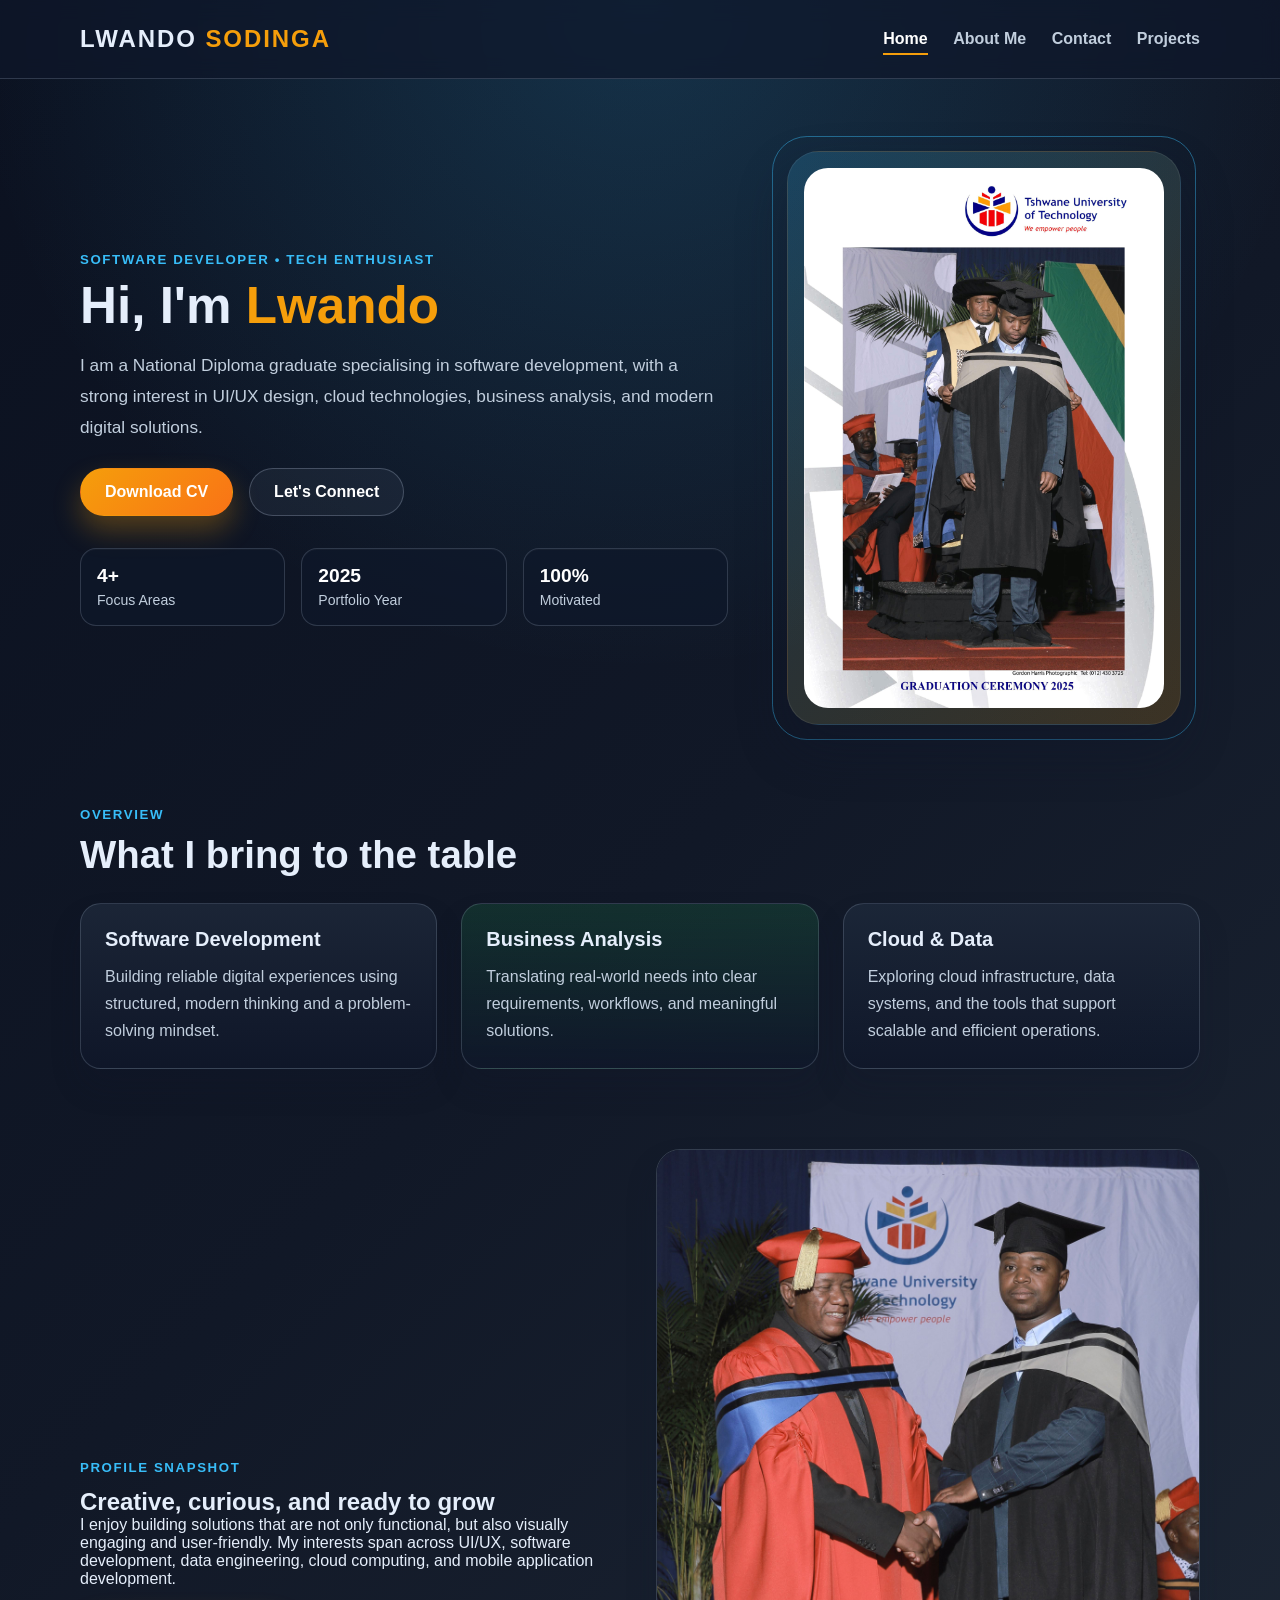
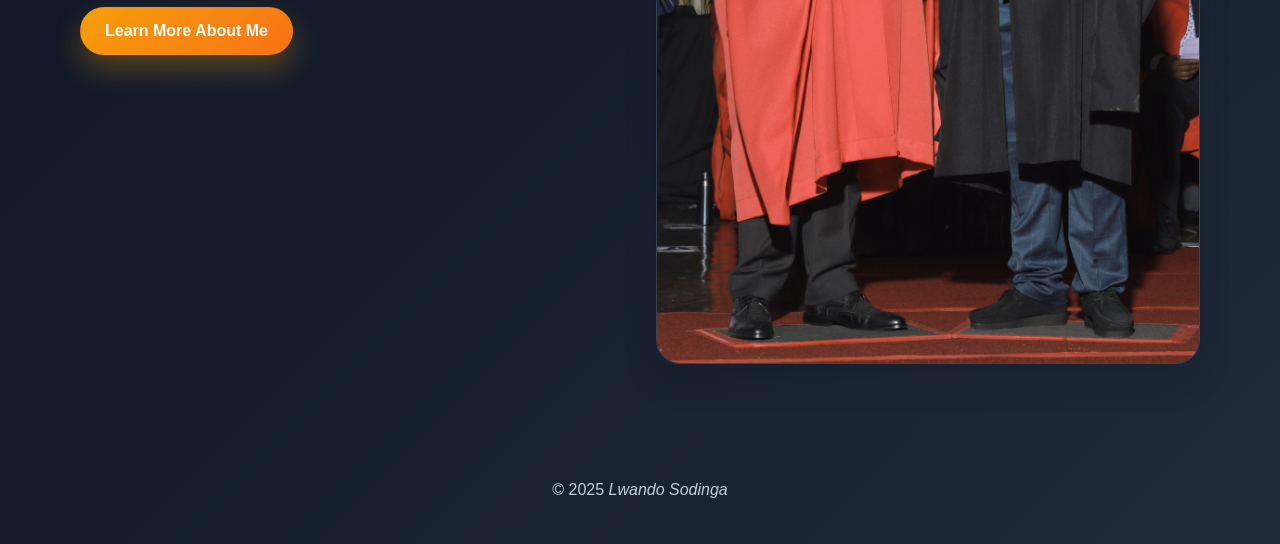
==== index.htm @ 46eb0ea1 "My profile, creating online statement" ====
<!DOCTYPE html>
<html lang="en">
<head>
    <meta charset="UTF-8">
    <meta name="viewport" content="width=device-width, initial-scale=1.0">
    <title>Lwando Sodinga | Portfolio</title>
    <link rel="stylesheet" href="style.css">
</head>
<body class="page-shell">
    <header class="site-header">
        <div class="container nav-wrap">
            <div class="brand">Lwando <span>Sodinga</span></div>
            <nav class="nav-bar">
                <a class="active" href="index.htm">Home</a>
                <a href="about.htm">About Me</a>
                <a href="contact.htm">Contact</a>
                <a href="projects.htm">Projects</a>
            </nav>
        </div>
    </header>

    <main class="page-main">
        <section class="hero">
            <div class="container hero-grid">
                <div class="hero-copy">
                    <p class="eyebrow">Software Developer • Tech Enthusiast</p>
                    <h1>Hi, I'm <span>Lwando</span></h1>
                    <p class="lead">
                        I am a National Diploma graduate specialising in software development,
                        with a strong interest in UI/UX design, cloud technologies, business
                        analysis, and modern digital solutions.
                    </p>
                    <div class="hero-actions">
                        <a class="primary-btn" href="asserts/docs/SodingaLwando-CV.pdf" download="SodingaLwando-CV.pdf">Download CV</a>
                        <a class="secondary-btn" href="contact.htm">Let's Connect</a>
                    </div>
                    <ul class="mini-stats">
                        <li><strong>4+</strong><span>Focus Areas</span></li>
                        <li><strong>2025</strong><span>Portfolio Year</span></li>
                        <li><strong>100%</strong><span>Motivated</span></li>
                    </ul>
                </div>

                <div class="hero-visual">
                    <div class="image-frame">
                        <img src="asserts/images/lwandoBelt.jpg" alt="Lwando wearing a graduation belt">
                    </div>
                </div>
            </div>
        </section>

        <section class="highlights">
            <div class="container">
                <div class="section-heading">
                    <p class="eyebrow">Overview</p>
                    <h2>What I bring to the table</h2>
                </div>

                <div class="cards-grid">
                    <article class="info-card">
                        <h3>Software Development</h3>
                        <p>
                            Building reliable digital experiences using structured, modern thinking
                            and a problem-solving mindset.
                        </p>
                    </article>

                    <article class="info-card accent-card">
                        <h3>Business Analysis</h3>
                        <p>
                            Translating real-world needs into clear requirements, workflows, and
                            meaningful solutions.
                        </p>
                    </article>

                    <article class="info-card">
                        <h3>Cloud & Data</h3>
                        <p>
                            Exploring cloud infrastructure, data systems, and the tools that support
                            scalable and efficient operations.
                        </p>
                    </article>
                </div>
            </div>
        </section>

        <section class="portfolio-preview">
            <div class="container split-layout">
                <div class="preview-copy">
                    <p class="eyebrow">Profile Snapshot</p>
                    <h2>Creative, curious, and ready to grow</h2>
                    <p>
                        I enjoy building solutions that are not only functional, but also visually
                        engaging and user-friendly. My interests span across UI/UX, software
                        development, data engineering, cloud computing, and mobile application
                        development.
                    </p>
                    <a class="primary-btn" href="about.htm">Learn More About Me</a>
                </div>

                <div class="gallery-stack">
                    <img src="asserts/images/lwandowithDrChueni.jpg" alt="Lwando with Dr Chueni">
                </div>
            </div>
        </section>
    </main>

    <footer class="site-footer">
        &copy; 2025 <i>Lwando Sodinga</i>
    </footer>
</body>
</html>
---- style.css ----
:root {
    --bg-dark: #0f172a;
    --bg-soft: #111827;
    --panel: rgba(17, 24, 39, 0.88);
    --panel-2: rgba(30, 41, 59, 0.85);
    --accent: #f59e0b;
    --accent-2: #22c55e;
    --accent-3: #38bdf8;
    --text: #e5eefb;
    --muted: #c1cedd;
    --border: rgba(148, 163, 184, 0.25);
    --white: #ffffff;
}

* {
    box-sizing: border-box;
    margin: 0;
    padding: 0;
}

html {
    scroll-behavior: smooth;
}

body {
    font-family: Arial, Helvetica, sans-serif;
    background:
        radial-gradient(circle at top, rgba(56, 189, 248, 0.18), transparent 30%),
        linear-gradient(135deg, #0b1120 0%, #111827 45%, #1f2937 100%);
    color: var(--text);
    min-height: 100vh;
}

img {
    max-width: 100%;
    display: block;
}

a {
    text-decoration: none;
}

ul {
    list-style: none;
}

.container {
    width: min(1120px, 92%);
    margin: 0 auto;
}

.page-shell {
    min-height: 100vh;
}

.site-header {
    position: sticky;
    top: 0;
    backdrop-filter: blur(10px);
    background: rgba(15, 23, 42, 0.72);
    border-bottom: 1px solid var(--border);
    z-index: 10;
}

.nav-wrap {
    display: flex;
    justify-content: space-between;
    align-items: center;
    min-height: 78px;
}

.brand {
    font-size: 1.5rem;
    font-weight: 700;
    letter-spacing: 0.08em;
    text-transform: uppercase;
}

.brand span {
    color: var(--accent);
}

.nav-bar {
    display: flex;
    align-items: center;
    gap: 1.6rem;
    flex-wrap: wrap;
}

.nav-bar a {
    color: var(--muted);
    font-weight: 600;
    transition: color 0.3s ease;
    position: relative;
}

.nav-bar a::after {
    content: "";
    position: absolute;
    left: 0;
    bottom: -0.45rem;
    width: 100%;
    height: 2px;
    background: var(--accent);
    transform: scaleX(0);
    transform-origin: left;
    transition: transform 0.3s ease;
}

.nav-bar a:hover,
.nav-bar a.active {
    color: var(--white);
}

.nav-bar a:hover::after,
.nav-bar a.active::after {
    transform: scaleX(1);
}

.page-main {
    padding-bottom: 3rem;
}

.hero {
    padding: 4.5rem 0 2.5rem;
}

.hero-grid {
    display: grid;
    grid-template-columns: 1.2fr 0.8fr;
    align-items: center;
    gap: 2.5rem;
}

.eyebrow {
    display: inline-block;
    font-size: 0.83rem;
    font-weight: 700;
    letter-spacing: 0.12em;
    text-transform: uppercase;
    color: var(--accent-3);
    margin-bottom: 0.8rem;
}

.hero h1,
.section-heading h2 {
    font-size: clamp(2.3rem, 4vw, 4rem);
    line-height: 1.06;
    margin-bottom: 1rem;
}

.hero h1 span {
    color: var(--accent);
}

.lead {
    max-width: 640px;
    font-size: 1.08rem;
    line-height: 1.8;
    color: var(--muted);
}

.hero-actions {
    margin-top: 1.6rem;
    display: flex;
    gap: 1rem;
    flex-wrap: wrap;
}

.primary-btn,
.secondary-btn {
    display: inline-flex;
    align-items: center;
    justify-content: center;
    min-height: 48px;
    padding: 0.85rem 1.5rem;
    border-radius: 999px;
    font-weight: 700;
    border: 1px solid transparent;
    transition: transform 0.25s ease, box-shadow 0.25s ease, border-color 0.25s ease;
}

.primary-btn {
    background: linear-gradient(135deg, var(--accent) 0%, #f97316 100%);
    color: var(--white);
    box-shadow: 0 14px 28px rgba(245, 158, 11, 0.3);
}

.secondary-btn {
    background: rgba(148, 163, 184, 0.08);
    border-color: rgba(148, 163, 184, 0.35);
    color: var(--white);
}

.primary-btn:hover,
.secondary-btn:hover,
.submit-btn:hover {
    transform: translateY(-2px);
}

.mini-stats {
    margin-top: 2rem;
    display: grid;
    grid-template-columns: repeat(3, minmax(110px, 1fr));
    gap: 1rem;
}

.mini-stats li {
    padding: 1rem;
    border-radius: 1rem;
    background: rgba(15, 23, 42, 0.65);
    border: 1px solid var(--border);
    box-shadow: inset 0 1px 0 rgba(255, 255, 255, 0.03);
}

.mini-stats strong {
    display: block;
    font-size: 1.2rem;
    margin-bottom: 0.25rem;
    color: var(--white);
}

.mini-stats span {
    color: var(--muted);
    font-size: 0.88rem;
}

.hero-visual {
    display: flex;
    justify-content: center;
}

.image-frame {
    position: relative;
    padding: 1rem;
    border-radius: 2rem;
    background: linear-gradient(135deg, rgba(56, 189, 248, 0.18), rgba(245, 158, 11, 0.18));
    border: 1px solid rgba(255, 255, 255, 0.08);
    box-shadow: 0 1.5rem 3rem rgba(15, 23, 42, 0.45);
}

.image-frame::before {
    content: "";
    position: absolute;
    inset: -1rem;
    border-radius: 2.2rem;
    border: 1px solid rgba(56, 189, 248, 0.45);
    z-index: -1;
}

.image-frame img {
    width: min(100%, 460px);
    height: 540px;
    object-fit: cover;
    border-radius: 1.5rem;
}

.highlights,
.portfolio-preview,
.page-section {
    padding: 2.5rem 0;
}

.section-heading {
    margin-bottom: 1.7rem;
}

.section-heading h2 {
    font-size: clamp(1.8rem, 3vw, 2.8rem);
    margin-bottom: 0;
}

.left-align {
    margin-bottom: 1.2rem;
}

.cards-grid,
.project-grid {
    display: grid;
    grid-template-columns: repeat(3, minmax(0, 1fr));
    gap: 1.5rem;
}

.info-card,
.project-card,
.panel {
    background: linear-gradient(180deg, rgba(30, 41, 59, 0.8), rgba(15, 23, 42, 0.8));
    border: 1px solid var(--border);
    border-radius: 1.3rem;
    padding: 1.5rem;
    box-shadow: 0 18px 30px rgba(15, 23, 42, 0.18);
}

.info-card h3,
.project-card h3,
.panel h3 {
    margin-bottom: 0.75rem;
    font-size: 1.25rem;
}

.info-card p,
.project-card p,
.about-copy p,
.contact-sidebar p,
.experience-card p,
.certificates p,
.address-block p {
    color: var(--muted);
    line-height: 1.7;
}

.accent-card {
    background: linear-gradient(180deg, rgba(34, 197, 94, 0.14), rgba(15, 23, 42, 0.8));
}

.split-layout {
    display: grid;
    grid-template-columns: 1fr 1fr;
    align-items: center;
    gap: 2rem;
}

.preview-copy {
    padding-right: 1rem;
}

.preview-copy .primary-btn {
    margin-top: 1.2rem;
}

.gallery-stack img {
    width: 100%;
    min-height: 420px;
    object-fit: cover;
    border-radius: 1.5rem;
    border: 1px solid var(--border);
    box-shadow: 0 18px 30px rgba(15, 23, 42, 0.24);
}

.about-intro {
    display: grid;
    grid-template-columns: 280px 1fr;
    gap: 2rem;
    align-items: center;
    background: rgba(15, 23, 42, 0.62);
    border: 1px solid var(--border);
    border-radius: 1.4rem;
    padding: 1.5rem;
    margin-bottom: 1.6rem;
}

.about-intro img {
    width: 100%;
    height: 330px;
    object-fit: cover;
    border-radius: 1.2rem;
    border: 1px solid rgba(255, 255, 255, 0.12);
}

.about-copy p {
    font-size: 1.04rem;
}

.info-pills {
    display: flex;
    gap: 0.8rem;
    flex-wrap: wrap;
    margin-top: 1.3rem;
}

.info-pills span {
    padding: 0.6rem 0.9rem;
    border-radius: 999px;
    background: rgba(56, 189, 248, 0.12);
    color: var(--white);
    border: 1px solid rgba(56, 189, 248, 0.25);
    font-size: 0.84rem;
}

.two-column {
    display: grid;
    grid-template-columns: repeat(2, minmax(0, 1fr));
    gap: 1.5rem;
    margin-bottom: 1.6rem;
}

.tag-list {
    display: flex;
    flex-wrap: wrap;
    gap: 0.75rem;
    margin-top: 0.5rem;
}

.tag-list li {
    padding: 0.65rem 0.9rem;
    border-radius: 999px;
    background: rgba(245, 158, 11, 0.12);
    color: var(--white);
    border: 1px solid rgba(245, 158, 11, 0.3);
}

.skills-panel {
    margin-bottom: 1.6rem;
}

.skills-table {
    width: 100%;
    border-collapse: collapse;
    overflow: hidden;
    margin-top: 1rem;
    border-radius: 1rem;
    border: 1px solid var(--border);
}

.skills-table th,
.skills-table td {
    padding: 0.9rem 0.8rem;
    border-bottom: 1px solid var(--border);
    text-align: left;
    vertical-align: middle;
}

.skills-table th {
    background: rgba(245, 158, 11, 0.12);
    color: var(--white);
}

.skills-table td {
    color: var(--muted);
}

.skills-table img {
    width: 42px;
    height: 42px;
    object-fit: contain;
    border-radius: 0.75rem;
    background: rgba(255, 255, 255, 0.06);
    padding: 0.3rem;
}

.experience-card {
    background: rgba(15, 23, 42, 0.9);
    border: 1px solid var(--border);
    border-radius: 1rem;
    padding: 1.2rem;
    margin-top: 1.1rem;
}

.experience-card h4 {
    margin-bottom: 0.75rem;
    font-size: 1.05rem;
}

.experience-card ul {
    list-style: disc;
    padding-left: 1.2rem;
    color: var(--muted);
    line-height: 1.8;
}

.experience-subtitle {
    margin-top: 0.9rem;
    color: var(--white);
    font-weight: 700;
}

.certificates {
    display: flex;
    flex-wrap: wrap;
    align-items: center;
    gap: 0.75rem;
    margin-top: 0.8rem;
}

.certificates p {
    display: flex;
    align-items: center;
    gap: 0.55rem;
}

.certificates img {
    width: 26px;
    height: 26px;
    border-radius: 0.5rem;
}

.location-panel {
    margin-top: 1.6rem;
}

.location-grid {
    display: grid;
    grid-template-columns: 0.7fr 1.3fr;
    gap: 1.4rem;
    align-items: center;
}

.map-frame iframe {
    width: 100%;
    height: 250px;
    border: 0;
    border-radius: 1rem;
}

.project-grid {
    grid-template-columns: repeat(3, minmax(0, 1fr));
}

.project-card {
    display: flex;
    flex-direction: column;
    gap: 0.8rem;
}

.project-tag {
    display: inline-flex;
    align-self: flex-start;
    padding: 0.45rem 0.75rem;
    border-radius: 999px;
    background: rgba(56, 189, 248, 0.12);
    color: var(--accent-3);
    border: 1px solid rgba(56, 189, 248, 0.25);
    font-size: 0.76rem;
    font-weight: 700;
    text-transform: uppercase;
    letter-spacing: 0.08em;
}

.project-link {
    display: inline-flex;
    align-self: flex-start;
    margin-top: 0.3rem;
    padding: 0.7rem 1rem;
    border-radius: 999px;
    background: linear-gradient(135deg, rgba(34, 197, 94, 0.18), rgba(56, 189, 248, 0.18));
    color: var(--white);
    border: 1px solid rgba(34, 197, 94, 0.35);
    font-weight: 700;
    transition: transform 0.2s ease, border-color 0.2s ease;
}

.project-link:hover {
    transform: translateY(-1px);
    border-color: rgba(34, 197, 94, 0.65);
}

.project-card ul {
    list-style: disc;
    padding-left: 1.1rem;
    color: var(--muted);
    line-height: 1.8;
}

.contact-layout {
    display: grid;
    grid-template-columns: 1.3fr 0.7fr;
    gap: 1.5rem;
}

.contact-panel,
.contact-sidebar {
    background: linear-gradient(180deg, rgba(30, 41, 59, 0.8), rgba(15, 23, 42, 0.8));
    border: 1px solid var(--border);
    border-radius: 1.4rem;
    padding: 1.5rem;
}

.contact-form {
    display: flex;
    flex-direction: column;
    gap: 1rem;
    margin-top: 1rem;
}

.contact-form label {
    display: flex;
    flex-direction: column;
    gap: 0.45rem;
    color: var(--white);
    font-weight: 600;
}

.contact-form input,
.contact-form textarea {
    width: 100%;
    padding: 0.9rem 1rem;
    border-radius: 0.9rem;
    border: 1px solid rgba(148, 163, 184, 0.35);
    background: rgba(15, 23, 42, 0.72);
    color: var(--white);
    font: inherit;
}

.contact-form input::placeholder,
.contact-form textarea::placeholder {
    color: rgba(203, 213, 225, 0.7);
}

.contact-form textarea {
    resize: vertical;
    min-height: 150px;
}

.submit-btn {
    width: auto;
    margin-top: 0.3rem;
    border: none;
    cursor: pointer;
}

.contact-sidebar h3 {
    margin-bottom: 1rem;
}

.contact-links {
    display: flex;
    flex-direction: column;
    gap: 0.8rem;
}

.contact-links a {
    display: flex;
    align-items: center;
    gap: 0.8rem;
    padding: 0.9rem 1rem;
    border-radius: 0.9rem;
    background: rgba(15, 23, 42, 0.7);
    border: 1px solid var(--border);
    color: var(--white);
    transition: border-color 0.2s ease, transform 0.2s ease;
}

.contact-links a:hover {
    border-color: rgba(56, 189, 248, 0.55);
    transform: translateX(4px);
}

.contact-links img {
    width: 42px;
    height: 42px;
    border-radius: 50%;
    object-fit: cover;
}

.quick-contact {
    margin-top: 1.6rem;
    padding-top: 1.1rem;
    border-top: 1px solid var(--border);
    line-height: 1.8;
}

.site-footer {
    text-align: center;
    padding: 1.8rem 1rem 2.8rem;
    color: var(--muted);
}

@media (max-width: 920px) {
    .hero-grid,
    .split-layout,
    .contact-layout,
    .cards-grid,
    .project-grid,
    .two-column,
    .about-intro,
    .location-grid {
        grid-template-columns: 1fr;
    }

    .nav-wrap {
        flex-direction: column;
        justify-content: center;
        gap: 1rem;
        padding: 1rem 0;
    }

    .nav-bar {
        justify-content: center;
    }

    .image-frame img {
        height: auto;
    }
}

@media (max-width: 600px) {
    .hero {
        padding-top: 3rem;
    }

    .mini-stats {
        grid-template-columns: 1fr;
    }

    .nav-bar {
        gap: 0.9rem;
    }

    .nav-bar a {
        font-size: 0.94rem;
    }

    .brand {
        font-size: 1.2rem;
    }
}
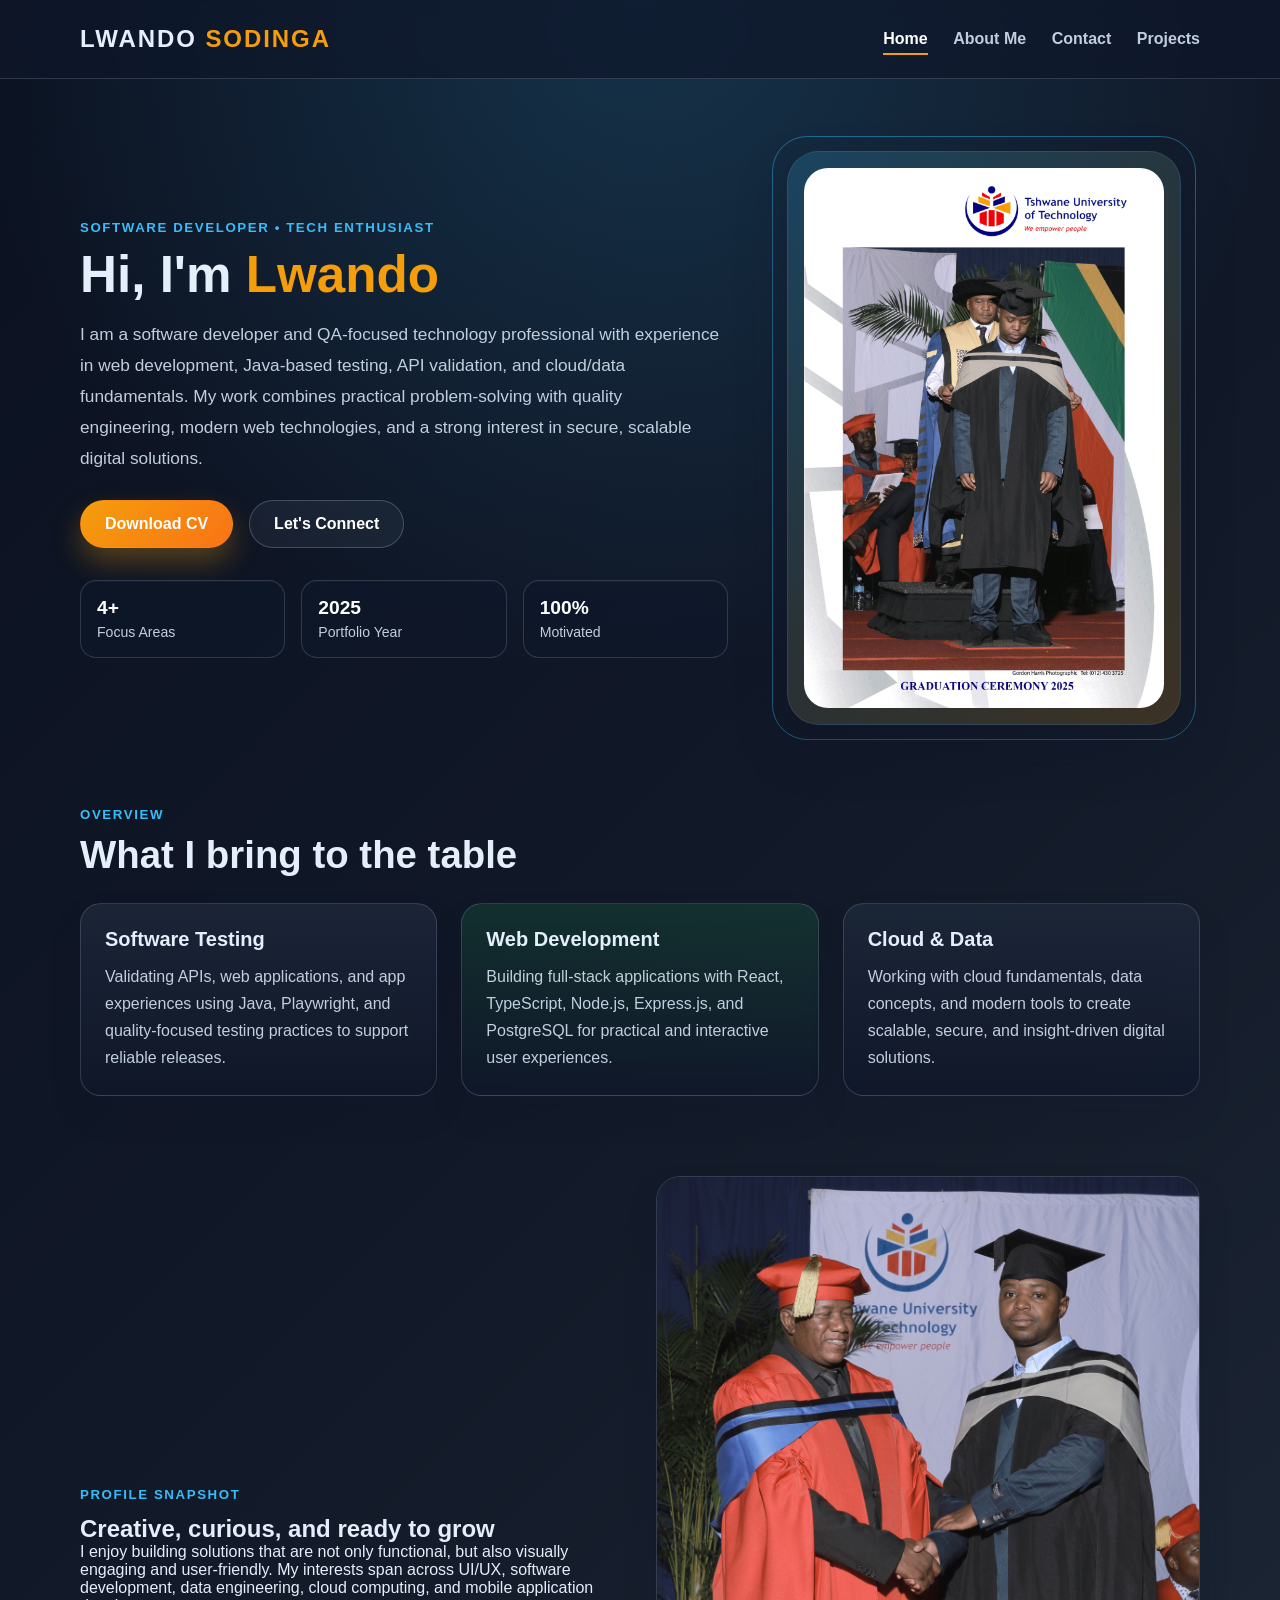
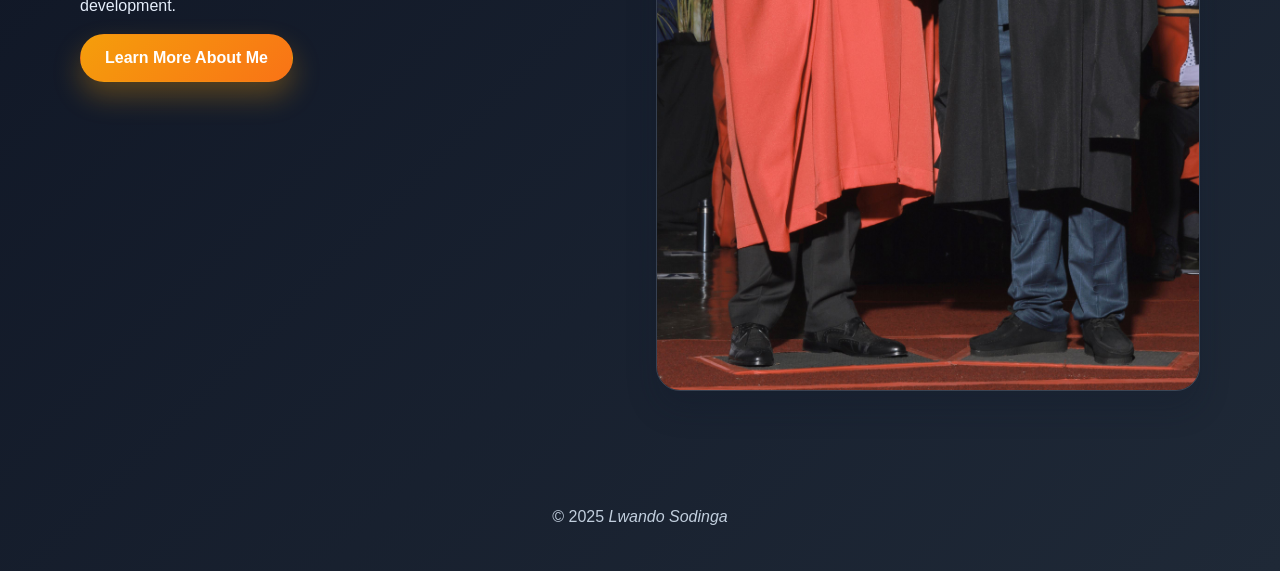
==== commit 78d3ff6f: "Update portfolio about section and styling" ====
--- a/index.htm
+++ b/index.htm
@@ -26,9 +26,10 @@
                     <p class="eyebrow">Software Developer • Tech Enthusiast</p>
                     <h1>Hi, I'm <span>Lwando</span></h1>
                     <p class="lead">
-                        I am a National Diploma graduate specialising in software development,
-                        with a strong interest in UI/UX design, cloud technologies, business
-                        analysis, and modern digital solutions.
+                        I am a software developer and QA-focused technology professional with experience in
+                        web development, Java-based testing, API validation, and cloud/data fundamentals.
+                        My work combines practical problem-solving with quality engineering, modern web
+                        technologies, and a strong interest in secure, scalable digital solutions.
                     </p>
                     <div class="hero-actions">
                         <a class="primary-btn" href="asserts/docs/SodingaLwando-CV.pdf" download="SodingaLwando-CV.pdf">Download CV</a>
@@ -58,26 +59,26 @@
 
                 <div class="cards-grid">
                     <article class="info-card">
-                        <h3>Software Development</h3>
+                        <h3>Software Testing</h3>
                         <p>
-                            Building reliable digital experiences using structured, modern thinking
-                            and a problem-solving mindset.
+                            Validating APIs, web applications, and app experiences using Java, Playwright,
+                            and quality-focused testing practices to support reliable releases.
                         </p>
                     </article>
 
                     <article class="info-card accent-card">
-                        <h3>Business Analysis</h3>
+                        <h3>Web Development</h3>
                         <p>
-                            Translating real-world needs into clear requirements, workflows, and
-                            meaningful solutions.
+                            Building full-stack applications with React, TypeScript, Node.js, Express.js,
+                            and PostgreSQL for practical and interactive user experiences.
                         </p>
                     </article>
 
                     <article class="info-card">
                         <h3>Cloud & Data</h3>
                         <p>
-                            Exploring cloud infrastructure, data systems, and the tools that support
-                            scalable and efficient operations.
+                            Working with cloud fundamentals, data concepts, and modern tools to create
+                            scalable, secure, and insight-driven digital solutions.
                         </p>
                     </article>
                 </div>
--- a/style.css
+++ b/style.css
@@ -403,39 +403,107 @@
     margin-bottom: 1.6rem;
 }
 
-.skills-table {
-    width: 100%;
-    border-collapse: collapse;
-    overflow: hidden;
+.skill-chips {
+    display: flex;
+    flex-wrap: wrap;
+    gap: 0.75rem;
     margin-top: 1rem;
+}
+
+.skill-chips span {
+    padding: 0.7rem 0.9rem;
+    border-radius: 999px;
+    background: rgba(56, 189, 248, 0.1);
+    border: 1px solid rgba(56, 189, 248, 0.25);
+    color: var(--white);
+    font-size: 0.86rem;
+    font-weight: 600;
+}
+
+.cert-grid {
+    display: flex;
+    flex-wrap: wrap;
+    gap: 5px;
+    margin-top: 1rem;
+}
+
+.cert-pill {
+    display: inline-flex;
+    align-items: center;
+    justify-content: center;
+    padding: 0.7rem 1rem;
+    border-radius: 999px;
+    font-weight: 700;
+    font-size: 0.85rem;
+    letter-spacing: 0.02em;
+    border: 1px solid var(--border);
+    text-decoration: none;
+    color: inherit;
+    transition: transform 0.2s ease, box-shadow 0.2s ease;
+}
+
+.privacy-panel {
+    margin-top: 1.6rem;
+}
+
+.privacy-grid {
+    display: grid;
+    grid-template-columns: repeat(3, minmax(0, 1fr));
+    gap: 1rem;
+    margin-top: 1rem;
+}
+
+.privacy-grid div {
+    background: rgba(15, 23, 42, 0.7);
+    border: 1px solid var(--border);
     border-radius: 1rem;
-    border: 1px solid var(--border);
-}
-
-.skills-table th,
-.skills-table td {
-    padding: 0.9rem 0.8rem;
-    border-bottom: 1px solid var(--border);
-    text-align: left;
-    vertical-align: middle;
-}
-
-.skills-table th {
-    background: rgba(245, 158, 11, 0.12);
-    color: var(--white);
-}
-
-.skills-table td {
+    padding: 1rem;
+}
+
+.privacy-grid strong {
+    display: block;
+    color: var(--white);
+    margin-bottom: 0.45rem;
+}
+
+.privacy-grid p {
     color: var(--muted);
-}
-
-.skills-table img {
-    width: 42px;
-    height: 42px;
-    object-fit: contain;
-    border-radius: 0.75rem;
-    background: rgba(255, 255, 255, 0.06);
-    padding: 0.3rem;
+    line-height: 1.6;
+}
+
+.cert-pill:hover {
+    transform: translateY(-2px);
+    box-shadow: 0 10px 18px rgba(15, 23, 42, 0.15);
+}
+
+.microsoft {
+    background: rgba(37, 99, 235, 0.12);
+    color: #bfdbfe;
+    border-color: rgba(96, 165, 250, 0.38);
+}
+
+.powerbi {
+    background: rgba(250, 204, 21, 0.12);
+    color: #fde68a;
+    border-color: rgba(250, 204, 21, 0.35);
+}
+
+.java {
+    background: rgba(249, 115, 22, 0.12);
+    color: #fdba74;
+    border-color: rgba(249, 115, 22, 0.35);
+}
+
+.fortinet {
+    background: rgba(239, 68, 68, 0.12);
+    color: #fca5a5;
+    border-color: rgba(239, 68, 68, 0.3);
+}
+
+.redstor {
+    background: rgba(168, 85, 247, 0.12);
+    color: #d8b4fe;
+    border-color: rgba(168, 85, 247, 0.35);
 }
 
 .experience-card {
